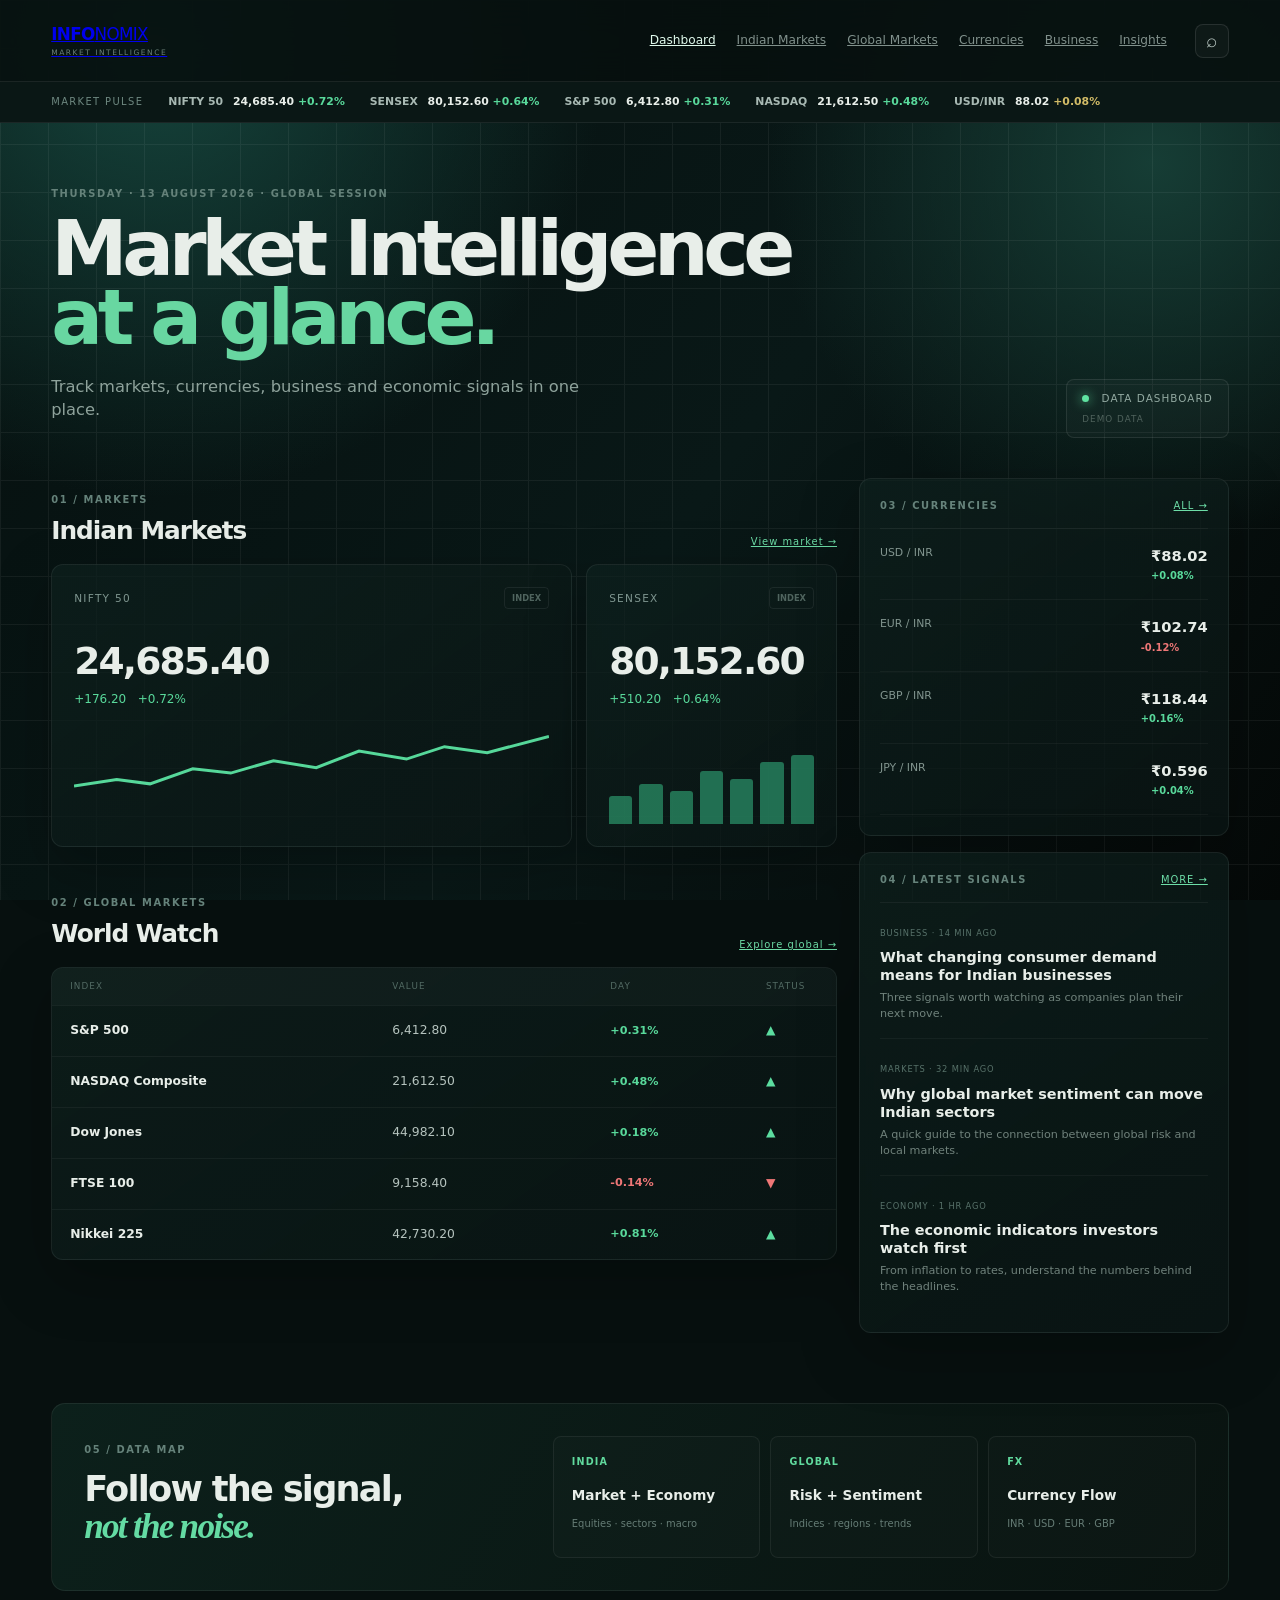
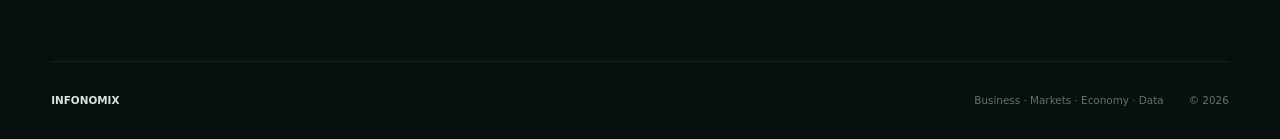
==== index.html @ ebbefad7 "Add files via upload" ====
<!doctype html>
<html lang="en">
<head>
<meta charset="utf-8"><meta name="viewport" content="width=device-width,initial-scale=1">
<meta name="description" content="Infonomix — market intelligence, Indian and global markets, currencies, business and economic data.">
<title>Infonomix | Market Intelligence</title>
<link rel="stylesheet" href="style.css">
</head>
<body>
<header class="topbar">
  <div class="container nav">
    <a class="logo" href="index.html"><b>INFO</b>NOMIX<span>MARKET INTELLIGENCE</span></a>
    <nav>
      <a class="active" href="index.html">Dashboard</a>
      <a href="pages/indian-markets.html">Indian Markets</a>
      <a href="pages/global-markets.html">Global Markets</a>
      <a href="pages/currencies.html">Currencies</a>
      <a href="pages/business.html">Business</a>
      <a href="pages/insights.html">Insights</a>
    </nav>
    <button class="search" aria-label="Search">⌕</button>
  </div>
</header>

<main>
<section class="ticker">
  <div class="container ticker-row">
    <span>MARKET PULSE</span><strong>NIFTY 50 <i>24,685.40</i> <em>+0.72%</em></strong>
    <strong>SENSEX <i>80,152.60</i> <em>+0.64%</em></strong>
    <strong>S&amp;P 500 <i>6,412.80</i> <em>+0.31%</em></strong>
    <strong>NASDAQ <i>21,612.50</i> <em>+0.48%</em></strong>
    <strong>USD/INR <i>88.02</i> <em class="flat">+0.08%</em></strong>
  </div>
</section>

<section class="dashboard-head">
 <div class="container">
  <div class="eyebrow">THURSDAY · 13 AUGUST 2026 · GLOBAL SESSION</div>
  <div class="head-row"><div><h1>Market Intelligence<br><span>at a glance.</span></h1><p>Track markets, currencies, business and economic signals in one place.</p></div>
  <div class="status"><span class="dot"></span> DATA DASHBOARD <small>DEMO DATA</small></div></div>
 </div>
</section>

<section class="container grid-main">
 <div class="main-col">
  <div class="section-title"><div><span>01 / MARKETS</span><h2>Indian Markets</h2></div><a href="pages/indian-markets.html">View market →</a></div>
  <div class="market-grid">
   <article class="market-card featured"><div class="card-top"><span>NIFTY 50</span><b>INDEX</b></div><div class="price">24,685.40</div><div class="change up">+176.20 &nbsp; +0.72%</div><div class="chart"><svg viewBox="0 0 500 130" preserveAspectRatio="none"><polyline points="0,104 45,92 80,100 125,72 165,80 210,57 255,70 300,39 350,54 390,31 435,42 500,12"/></svg></div></article>
   <article class="market-card"><div class="card-top"><span>SENSEX</span><b>INDEX</b></div><div class="price">80,152.60</div><div class="change up">+510.20 &nbsp; +0.64%</div><div class="mini-chart"><span style="height:38%"></span><span style="height:55%"></span><span style="height:45%"></span><span style="height:72%"></span><span style="height:61%"></span><span style="height:84%"></span><span style="height:93%"></span></div></article>
  </div>

  <div class="section-title second"><div><span>02 / GLOBAL MARKETS</span><h2>World Watch</h2></div><a href="pages/global-markets.html">Explore global →</a></div>
  <div class="table-card">
   <div class="table-head"><span>INDEX</span><span>VALUE</span><span>DAY</span><span>STATUS</span></div>
   <div class="table-row"><strong>S&amp;P 500</strong><span>6,412.80</span><b class="up">+0.31%</b><i>▲</i></div>
   <div class="table-row"><strong>NASDAQ Composite</strong><span>21,612.50</span><b class="up">+0.48%</b><i>▲</i></div>
   <div class="table-row"><strong>Dow Jones</strong><span>44,982.10</span><b class="up">+0.18%</b><i>▲</i></div>
   <div class="table-row"><strong>FTSE 100</strong><span>9,158.40</span><b class="down">-0.14%</b><i class="red">▼</i></div>
   <div class="table-row"><strong>Nikkei 225</strong><span>42,730.20</span><b class="up">+0.81%</b><i>▲</i></div>
  </div>
 </div>

 <aside class="side-col">
   <div class="panel">
    <div class="panel-title"><span>03 / CURRENCIES</span><a href="pages/currencies.html">ALL →</a></div>
    <div class="fx"><span>USD / INR</span><strong>₹88.02</strong><b class="up">+0.08%</b></div>
    <div class="fx"><span>EUR / INR</span><strong>₹102.74</strong><b class="down">-0.12%</b></div>
    <div class="fx"><span>GBP / INR</span><strong>₹118.44</strong><b class="up">+0.16%</b></div>
    <div class="fx"><span>JPY / INR</span><strong>₹0.596</strong><b class="up">+0.04%</b></div>
   </div>

   <div class="panel news">
    <div class="panel-title"><span>04 / LATEST SIGNALS</span><a href="pages/insights.html">MORE →</a></div>
    <article><small>BUSINESS · 14 MIN AGO</small><h3>What changing consumer demand means for Indian businesses</h3><p>Three signals worth watching as companies plan their next move.</p></article>
    <article><small>MARKETS · 32 MIN AGO</small><h3>Why global market sentiment can move Indian sectors</h3><p>A quick guide to the connection between global risk and local markets.</p></article>
    <article><small>ECONOMY · 1 HR AGO</small><h3>The economic indicators investors watch first</h3><p>From inflation to rates, understand the numbers behind the headlines.</p></article>
   </div>
 </aside>
</section>

<section class="container data-strip">
 <div><span>05 / DATA MAP</span><h2>Follow the signal,<br><em>not the noise.</em></h2></div>
 <div class="signal-grid"><div><b>INDIA</b><strong>Market + Economy</strong><small>Equities · sectors · macro</small></div><div><b>GLOBAL</b><strong>Risk + Sentiment</strong><small>Indices · regions · trends</small></div><div><b>FX</b><strong>Currency Flow</strong><small>INR · USD · EUR · GBP</small></div></div>
</section>
</main>

<footer><div class="container foot"><strong>INFONOMIX</strong><span>Business · Markets · Economy · Data</span><span>© 2026</span></div></footer>
<script src="script.js"></script>
</body></html>
---- style.css ----
*{box-sizing:border-box}body{margin:0;background:#07100f;color:#e8eee9;font-family:Inter,ui-sans-serif,system-ui,-apple-system,"Segoe UI",sans-serif;line-height:1.45}body:before{content:"";position:fixed;inset:0;z-index:-2;background:radial-gradient(circle at 12% 5%,#16453d 0,transparent 32%),radial-gradient(circle at 90% 18%,#163d35 0,transparent 28%),linear-gradient(125deg,#06100f,#091817 55%,#050908)}body:after{content:"";position:fixed;inset:0;z-index:-1;opacity:.06;background-image:linear-gradient(#fff 1px,transparent 1px),linear-gradient(90deg,#fff 1px,transparent 1px);background-size:48px 48px;pointer-events:none}.container{width:min(1240px,92%);margin:auto}.topbar{height:82px;border-bottom:1px solid #ffffff14;background:#07100fe8;backdrop-filter:blur(18px);position:sticky;top:0;z-index:20}.nav{height:100%;display:flex;align-items:center;gap:28px}.logo{font-size:1.05rem;letter-spacing:-.04em;white-space:nowrap}.logo b{font-weight:900}.logo span{display:block;font-size:.47rem;letter-spacing:.2em;color:#6d827c;margin-top:2px}.nav nav{display:flex;gap:21px;margin-left:auto}.nav nav a{font-size:.76rem;color:#81918c}.nav nav a:hover,.nav nav .active{color:#dff9eb}.search{border:1px solid #ffffff1a;background:#ffffff08;color:#b9c7c2;border-radius:8px;width:34px;height:34px;font-size:1.2rem}.ticker{border-bottom:1px solid #ffffff12;background:#0a1715}.ticker-row{min-height:40px;display:flex;align-items:center;gap:25px;overflow:auto;white-space:nowrap}.ticker-row>span{font-size:.62rem;letter-spacing:.14em;color:#6e8880}.ticker-row strong{font-size:.68rem;color:#a8b9b3}.ticker-row i{font-style:normal;color:#e8eee9;margin-left:6px}.ticker-row em,.up{font-style:normal;color:#59d99b}.ticker-row .flat{color:#d2bc67}.dashboard-head{padding:64px 0 40px}.eyebrow,.section-title>div>span,.panel-title span,.data-strip>div>span{font-size:.62rem;letter-spacing:.16em;color:#65827a;font-weight:800}.head-row{display:flex;align-items:end;justify-content:space-between;gap:40px}.dashboard-head h1{font-size:clamp(3rem,6vw,5.8rem);line-height:.9;letter-spacing:-.07em;margin:13px 0 22px}.dashboard-head h1 span{color:#68d7a1}.dashboard-head p{color:#8ea29b;max-width:560px;font-size:1.02rem}.status{border:1px solid #ffffff18;background:#ffffff06;padding:11px 15px;border-radius:8px;color:#93aaa2;font-size:.65rem;letter-spacing:.1em}.status .dot{display:inline-block;width:7px;height:7px;background:#5fe2a0;border-radius:50%;margin-right:8px;box-shadow:0 0 12px #5fe2a0}.status small{display:block;margin-top:7px;color:#50635d;font-size:.55rem}.grid-main{display:grid;grid-template-columns:minmax(0,1.7fr) minmax(300px,.8fr);gap:22px}.section-title{display:flex;justify-content:space-between;align-items:end;margin:8px 0 15px}.section-title h2{margin:4px 0 0;font-size:1.55rem;letter-spacing:-.04em}.section-title a,.panel-title a{font-size:.62rem;color:#6ddda7;letter-spacing:.1em}.market-grid{display:grid;grid-template-columns:1.35fr .65fr;gap:14px}.market-card,.table-card,.panel{border:1px solid #ffffff12;background:linear-gradient(145deg,#0e211eaa,#0a1514cc);border-radius:12px;box-shadow:0 20px 60px #0004}.market-card{padding:22px;min-height:225px}.card-top,.panel-title{display:flex;justify-content:space-between;align-items:center}.card-top span{font-size:.66rem;letter-spacing:.12em;color:#7f9690}.card-top b{font-size:.52rem;color:#50655f;border:1px solid #ffffff12;padding:4px 7px;border-radius:4px}.price{font-size:2.35rem;font-weight:750;letter-spacing:-.05em;margin-top:25px}.change{font-size:.75rem;margin-top:2px}.chart{height:70px;margin-top:22px}.chart svg{width:100%;height:100%}.chart polyline{fill:none;stroke:#56d89a;stroke-width:3;vector-effect:non-scaling-stroke}.mini-chart{height:74px;display:flex;align-items:end;gap:7px;margin-top:42px}.mini-chart span{flex:1;background:#2e9d71aa;border-radius:3px 3px 0 0}.second{margin-top:42px}.table-card{overflow:hidden}.table-head,.table-row{display:grid;grid-template-columns:1.5fr 1fr .7fr .25fr;gap:10px;align-items:center}.table-head{padding:12px 18px;background:#ffffff05;color:#536b64;font-size:.55rem;letter-spacing:.12em}.table-row{padding:16px 18px;border-top:1px solid #ffffff0c;font-size:.77rem}.table-row strong{font-weight:650}.table-row span{color:#b5c3be}.table-row b{font-size:.7rem}.table-row i{font-style:normal;color:#5cdda0}.red,.down{color:#ef7777!important}.side-col{display:flex;flex-direction:column;gap:16px}.panel{padding:20px}.panel-title{padding-bottom:14px;border-bottom:1px solid #ffffff0d}.panel-title span{color:#66837b}.fx{display:grid;grid-template-columns:1fr auto;gap:3px;padding:16px 0;border-bottom:1px solid #ffffff0b}.fx span{font-size:.68rem;color:#82958f}.fx strong{font-size:.92rem}.fx b{grid-column:2;font-size:.62rem}.news article{padding:16px 0;border-bottom:1px solid #ffffff0b}.news article:last-child{border-bottom:0}.news small{font-size:.52rem;letter-spacing:.1em;color:#58726a}.news h3{font-size:.9rem;line-height:1.25;margin:6px 0}.news p{font-size:.7rem;color:#70827c;margin:0}.data-strip{margin-top:70px;margin-bottom:70px;padding:32px;border:1px solid #ffffff12;border-radius:14px;background:linear-gradient(120deg,#0c201b,#091310)}.data-strip{display:grid;grid-template-columns:.8fr 1.2fr;gap:40px}.data-strip h2{font-size:2.2rem;line-height:1.05;letter-spacing:-.05em;margin:12px 0}.data-strip em{color:#64dba3;font-family:Georgia,serif}.signal-grid{display:grid;grid-template-columns:repeat(3,1fr);gap:10px}.signal-grid div{padding:18px;border:1px solid #ffffff10;border-radius:8px;background:#ffffff04}.signal-grid b{display:block;color:#60d99d;font-size:.6rem;letter-spacing:.12em}.signal-grid strong{display:block;margin:17px 0 5px;font-size:.85rem}.signal-grid small{color:#667d76;font-size:.62rem}.foot{min-height:78px;border-top:1px solid #ffffff12;display:flex;align-items:center;gap:25px;color:#60736c;font-size:.65rem}.foot strong{color:#d9e4df;margin-right:auto}@media(max-width:850px){.nav nav{display:none}.head-row{display:block}.status{display:inline-block;margin-top:20px}.grid-main,.market-grid,.data-strip{grid-template-columns:1fr}.signal-grid{grid-template-columns:1fr 1fr}.side-col{margin-top:30px}}@media(max-width:520px){.ticker-row{gap:15px}.dashboard-head{padding-top:42px}.dashboard-head h1{font-size:3.2rem}.signal-grid{grid-template-columns:1fr}.table-head,.table-row{grid-template-columns:1.35fr .9fr .7fr}.table-head span:last-child,.table-row i{display:none}.foot{flex-wrap:wrap;padding:18px 0}.foot strong{width:100%}}
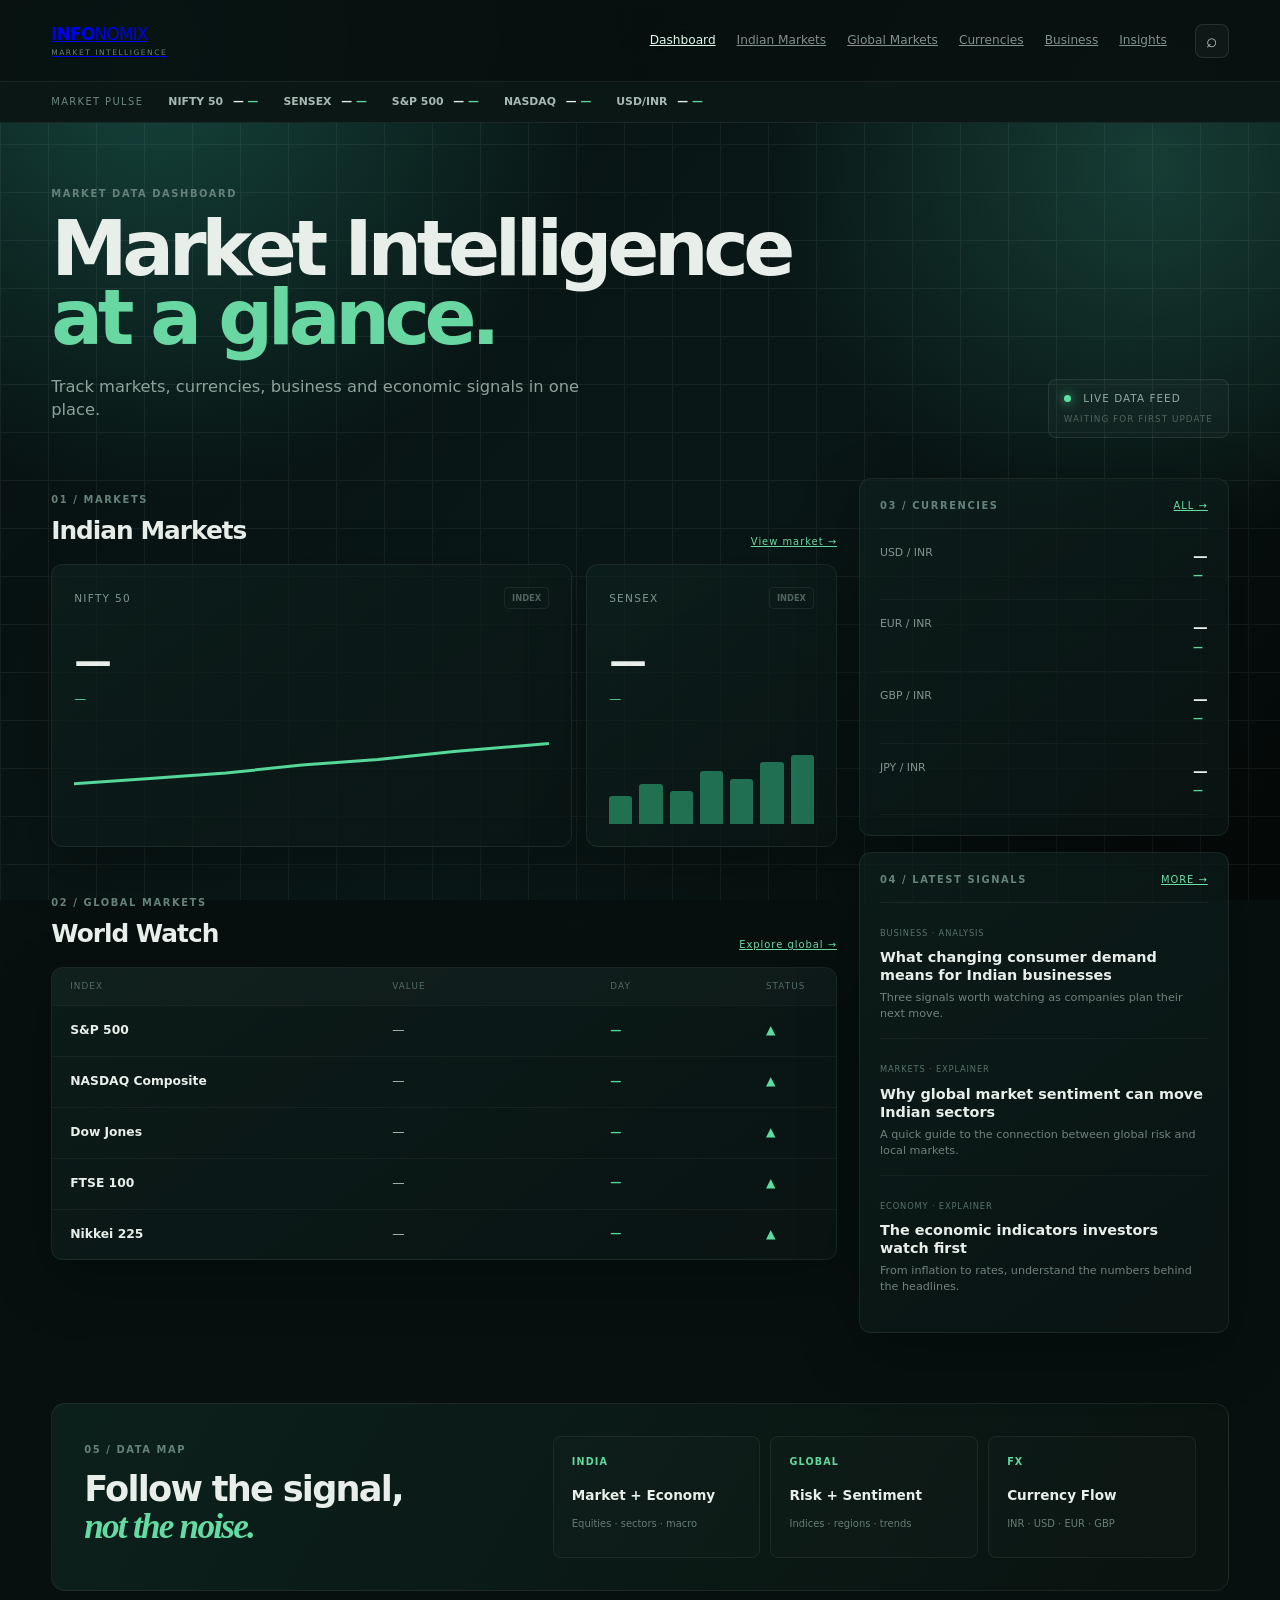
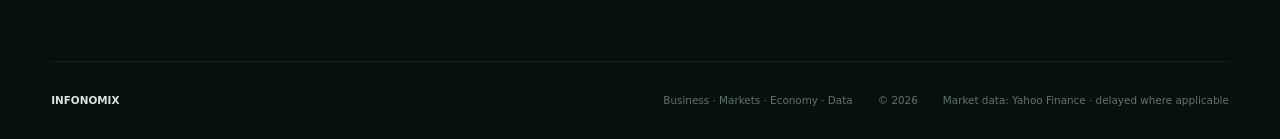
==== commit ddc88e90: "Add files via upload" ====
--- a/index.html
+++ b/index.html
@@ -1,89 +1,44 @@
 <!doctype html>
-<html lang="en">
-<head>
+<html lang="en"><head>
 <meta charset="utf-8"><meta name="viewport" content="width=device-width,initial-scale=1">
 <meta name="description" content="Infonomix — market intelligence, Indian and global markets, currencies, business and economic data.">
-<title>Infonomix | Market Intelligence</title>
-<link rel="stylesheet" href="style.css">
-</head>
-<body>
-<header class="topbar">
-  <div class="container nav">
-    <a class="logo" href="index.html"><b>INFO</b>NOMIX<span>MARKET INTELLIGENCE</span></a>
-    <nav>
-      <a class="active" href="index.html">Dashboard</a>
-      <a href="pages/indian-markets.html">Indian Markets</a>
-      <a href="pages/global-markets.html">Global Markets</a>
-      <a href="pages/currencies.html">Currencies</a>
-      <a href="pages/business.html">Business</a>
-      <a href="pages/insights.html">Insights</a>
-    </nav>
-    <button class="search" aria-label="Search">⌕</button>
-  </div>
-</header>
-
-<main>
-<section class="ticker">
-  <div class="container ticker-row">
-    <span>MARKET PULSE</span><strong>NIFTY 50 <i>24,685.40</i> <em>+0.72%</em></strong>
-    <strong>SENSEX <i>80,152.60</i> <em>+0.64%</em></strong>
-    <strong>S&amp;P 500 <i>6,412.80</i> <em>+0.31%</em></strong>
-    <strong>NASDAQ <i>21,612.50</i> <em>+0.48%</em></strong>
-    <strong>USD/INR <i>88.02</i> <em class="flat">+0.08%</em></strong>
-  </div>
-</section>
-
-<section class="dashboard-head">
- <div class="container">
-  <div class="eyebrow">THURSDAY · 13 AUGUST 2026 · GLOBAL SESSION</div>
-  <div class="head-row"><div><h1>Market Intelligence<br><span>at a glance.</span></h1><p>Track markets, currencies, business and economic signals in one place.</p></div>
-  <div class="status"><span class="dot"></span> DATA DASHBOARD <small>DEMO DATA</small></div></div>
- </div>
-</section>
-
-<section class="container grid-main">
- <div class="main-col">
-  <div class="section-title"><div><span>01 / MARKETS</span><h2>Indian Markets</h2></div><a href="pages/indian-markets.html">View market →</a></div>
-  <div class="market-grid">
-   <article class="market-card featured"><div class="card-top"><span>NIFTY 50</span><b>INDEX</b></div><div class="price">24,685.40</div><div class="change up">+176.20 &nbsp; +0.72%</div><div class="chart"><svg viewBox="0 0 500 130" preserveAspectRatio="none"><polyline points="0,104 45,92 80,100 125,72 165,80 210,57 255,70 300,39 350,54 390,31 435,42 500,12"/></svg></div></article>
-   <article class="market-card"><div class="card-top"><span>SENSEX</span><b>INDEX</b></div><div class="price">80,152.60</div><div class="change up">+510.20 &nbsp; +0.64%</div><div class="mini-chart"><span style="height:38%"></span><span style="height:55%"></span><span style="height:45%"></span><span style="height:72%"></span><span style="height:61%"></span><span style="height:84%"></span><span style="height:93%"></span></div></article>
-  </div>
-
-  <div class="section-title second"><div><span>02 / GLOBAL MARKETS</span><h2>World Watch</h2></div><a href="pages/global-markets.html">Explore global →</a></div>
-  <div class="table-card">
-   <div class="table-head"><span>INDEX</span><span>VALUE</span><span>DAY</span><span>STATUS</span></div>
-   <div class="table-row"><strong>S&amp;P 500</strong><span>6,412.80</span><b class="up">+0.31%</b><i>▲</i></div>
-   <div class="table-row"><strong>NASDAQ Composite</strong><span>21,612.50</span><b class="up">+0.48%</b><i>▲</i></div>
-   <div class="table-row"><strong>Dow Jones</strong><span>44,982.10</span><b class="up">+0.18%</b><i>▲</i></div>
-   <div class="table-row"><strong>FTSE 100</strong><span>9,158.40</span><b class="down">-0.14%</b><i class="red">▼</i></div>
-   <div class="table-row"><strong>Nikkei 225</strong><span>42,730.20</span><b class="up">+0.81%</b><i>▲</i></div>
-  </div>
- </div>
-
- <aside class="side-col">
-   <div class="panel">
-    <div class="panel-title"><span>03 / CURRENCIES</span><a href="pages/currencies.html">ALL →</a></div>
-    <div class="fx"><span>USD / INR</span><strong>₹88.02</strong><b class="up">+0.08%</b></div>
-    <div class="fx"><span>EUR / INR</span><strong>₹102.74</strong><b class="down">-0.12%</b></div>
-    <div class="fx"><span>GBP / INR</span><strong>₹118.44</strong><b class="up">+0.16%</b></div>
-    <div class="fx"><span>JPY / INR</span><strong>₹0.596</strong><b class="up">+0.04%</b></div>
-   </div>
-
-   <div class="panel news">
-    <div class="panel-title"><span>04 / LATEST SIGNALS</span><a href="pages/insights.html">MORE →</a></div>
-    <article><small>BUSINESS · 14 MIN AGO</small><h3>What changing consumer demand means for Indian businesses</h3><p>Three signals worth watching as companies plan their next move.</p></article>
-    <article><small>MARKETS · 32 MIN AGO</small><h3>Why global market sentiment can move Indian sectors</h3><p>A quick guide to the connection between global risk and local markets.</p></article>
-    <article><small>ECONOMY · 1 HR AGO</small><h3>The economic indicators investors watch first</h3><p>From inflation to rates, understand the numbers behind the headlines.</p></article>
-   </div>
- </aside>
-</section>
-
-<section class="container data-strip">
- <div><span>05 / DATA MAP</span><h2>Follow the signal,<br><em>not the noise.</em></h2></div>
- <div class="signal-grid"><div><b>INDIA</b><strong>Market + Economy</strong><small>Equities · sectors · macro</small></div><div><b>GLOBAL</b><strong>Risk + Sentiment</strong><small>Indices · regions · trends</small></div><div><b>FX</b><strong>Currency Flow</strong><small>INR · USD · EUR · GBP</small></div></div>
-</section>
-</main>
-
-<footer><div class="container foot"><strong>INFONOMIX</strong><span>Business · Markets · Economy · Data</span><span>© 2026</span></div></footer>
-<script src="script.js"></script>
-</body></html>+<title>Infonomix | Market Intelligence</title><link rel="stylesheet" href="style.css">
+</head><body>
+<header class="topbar"><div class="container nav">
+<a class="logo" href="index.html"><b>INFO</b>NOMIX<span>MARKET INTELLIGENCE</span></a>
+<nav><a class="active" href="index.html">Dashboard</a><a href="pages/indian-markets.html">Indian Markets</a><a href="pages/global-markets.html">Global Markets</a><a href="pages/currencies.html">Currencies</a><a href="pages/business.html">Business</a><a href="pages/insights.html">Insights</a></nav>
+<button class="search" aria-label="Search">⌕</button></div></header>
+<section class="ticker"><div class="container ticker-row"><span>MARKET PULSE</span>
+<strong>NIFTY 50 <i id="t-nifty">Loading…</i> <em id="tc-nifty">—</em></strong>
+<strong>SENSEX <i id="t-sensex">Loading…</i> <em id="tc-sensex">—</em></strong>
+<strong>S&amp;P 500 <i id="t-sp500">Loading…</i> <em id="tc-sp500">—</em></strong>
+<strong>NASDAQ <i id="t-nasdaq">Loading…</i> <em id="tc-nasdaq">—</em></strong>
+<strong>USD/INR <i id="t-usdinr">Loading…</i> <em id="tc-usdinr">—</em></strong></div></section>
+<section class="dashboard-head"><div class="container"><div class="eyebrow" id="dashboard-date">MARKET DATA DASHBOARD</div>
+<div class="head-row"><div><h1>Market Intelligence<br><span>at a glance.</span></h1><p>Track markets, currencies, business and economic signals in one place.</p></div>
+<div class="status"><span class="dot"></span> LIVE DATA FEED <small id="data-status">LOADING MARKET DATA</small></div></div></div></section>
+<section class="container grid-main"><div class="main-col">
+<div class="section-title"><div><span>01 / MARKETS</span><h2>Indian Markets</h2></div><a href="pages/indian-markets.html">View market →</a></div>
+<div class="market-grid">
+<article class="market-card featured"><div class="card-top"><span>NIFTY 50</span><b>INDEX</b></div><div class="price" id="nifty-price">Loading…</div><div class="change" id="nifty-change">—</div><div class="chart"><svg viewBox="0 0 500 130" preserveAspectRatio="none"><polyline id="nifty-line" points="0,100 80,90 160,80 240,65 320,55 400,40 500,25"/></svg></div></article>
+<article class="market-card"><div class="card-top"><span>SENSEX</span><b>INDEX</b></div><div class="price" id="sensex-price">Loading…</div><div class="change" id="sensex-change">—</div><div class="mini-chart"><span style="height:38%"></span><span style="height:55%"></span><span style="height:45%"></span><span style="height:72%"></span><span style="height:61%"></span><span style="height:84%"></span><span style="height:93%"></span></div></article></div>
+<div class="section-title second"><div><span>02 / GLOBAL MARKETS</span><h2>World Watch</h2></div><a href="pages/global-markets.html">Explore global →</a></div>
+<div class="table-card"><div class="table-head"><span>INDEX</span><span>VALUE</span><span>DAY</span><span>STATUS</span></div>
+<div class="table-row"><strong>S&amp;P 500</strong><span id="sp500-price">Loading…</span><b id="sp500-change">—</b><i>▲</i></div>
+<div class="table-row"><strong>NASDAQ Composite</strong><span id="nasdaq-price">Loading…</span><b id="nasdaq-change">—</b><i>▲</i></div>
+<div class="table-row"><strong>Dow Jones</strong><span id="dow-price">Loading…</span><b id="dow-change">—</b><i>▲</i></div>
+<div class="table-row"><strong>FTSE 100</strong><span id="ftse-price">Loading…</span><b id="ftse-change">—</b><i>▲</i></div>
+<div class="table-row"><strong>Nikkei 225</strong><span id="nikkei-price">Loading…</span><b id="nikkei-change">—</b><i>▲</i></div></div></div>
+<aside class="side-col"><div class="panel"><div class="panel-title"><span>03 / CURRENCIES</span><a href="pages/currencies.html">ALL →</a></div>
+<div class="fx"><span>USD / INR</span><strong id="usdinr-price">Loading…</strong><b id="usdinr-change">—</b></div>
+<div class="fx"><span>EUR / INR</span><strong id="eurinr-price">Loading…</strong><b id="eurinr-change">—</b></div>
+<div class="fx"><span>GBP / INR</span><strong id="gbpinr-price">Loading…</strong><b id="gbpinr-change">—</b></div>
+<div class="fx"><span>JPY / INR</span><strong id="jpyinr-price">Loading…</strong><b id="jpyinr-change">—</b></div></div>
+<div class="panel news"><div class="panel-title"><span>04 / LATEST SIGNALS</span><a href="pages/insights.html">MORE →</a></div>
+<article><small>BUSINESS · ANALYSIS</small><h3>What changing consumer demand means for Indian businesses</h3><p>Three signals worth watching as companies plan their next move.</p></article>
+<article><small>MARKETS · EXPLAINER</small><h3>Why global market sentiment can move Indian sectors</h3><p>A quick guide to the connection between global risk and local markets.</p></article>
+<article><small>ECONOMY · EXPLAINER</small><h3>The economic indicators investors watch first</h3><p>From inflation to rates, understand the numbers behind the headlines.</p></article></div></aside></section>
+<section class="container data-strip"><div><span>05 / DATA MAP</span><h2>Follow the signal,<br><em>not the noise.</em></h2></div>
+<div class="signal-grid"><div><b>INDIA</b><strong>Market + Economy</strong><small>Equities · sectors · macro</small></div><div><b>GLOBAL</b><strong>Risk + Sentiment</strong><small>Indices · regions · trends</small></div><div><b>FX</b><strong>Currency Flow</strong><small>INR · USD · EUR · GBP</small></div></div></section>
+</main><footer><div class="container foot"><strong>INFONOMIX</strong><span>Business · Markets · Economy · Data</span><span>© 2026</span><span id="footer-source">Market data: loading…</span></div></footer>
+<script src="script.js"></script></body></html>
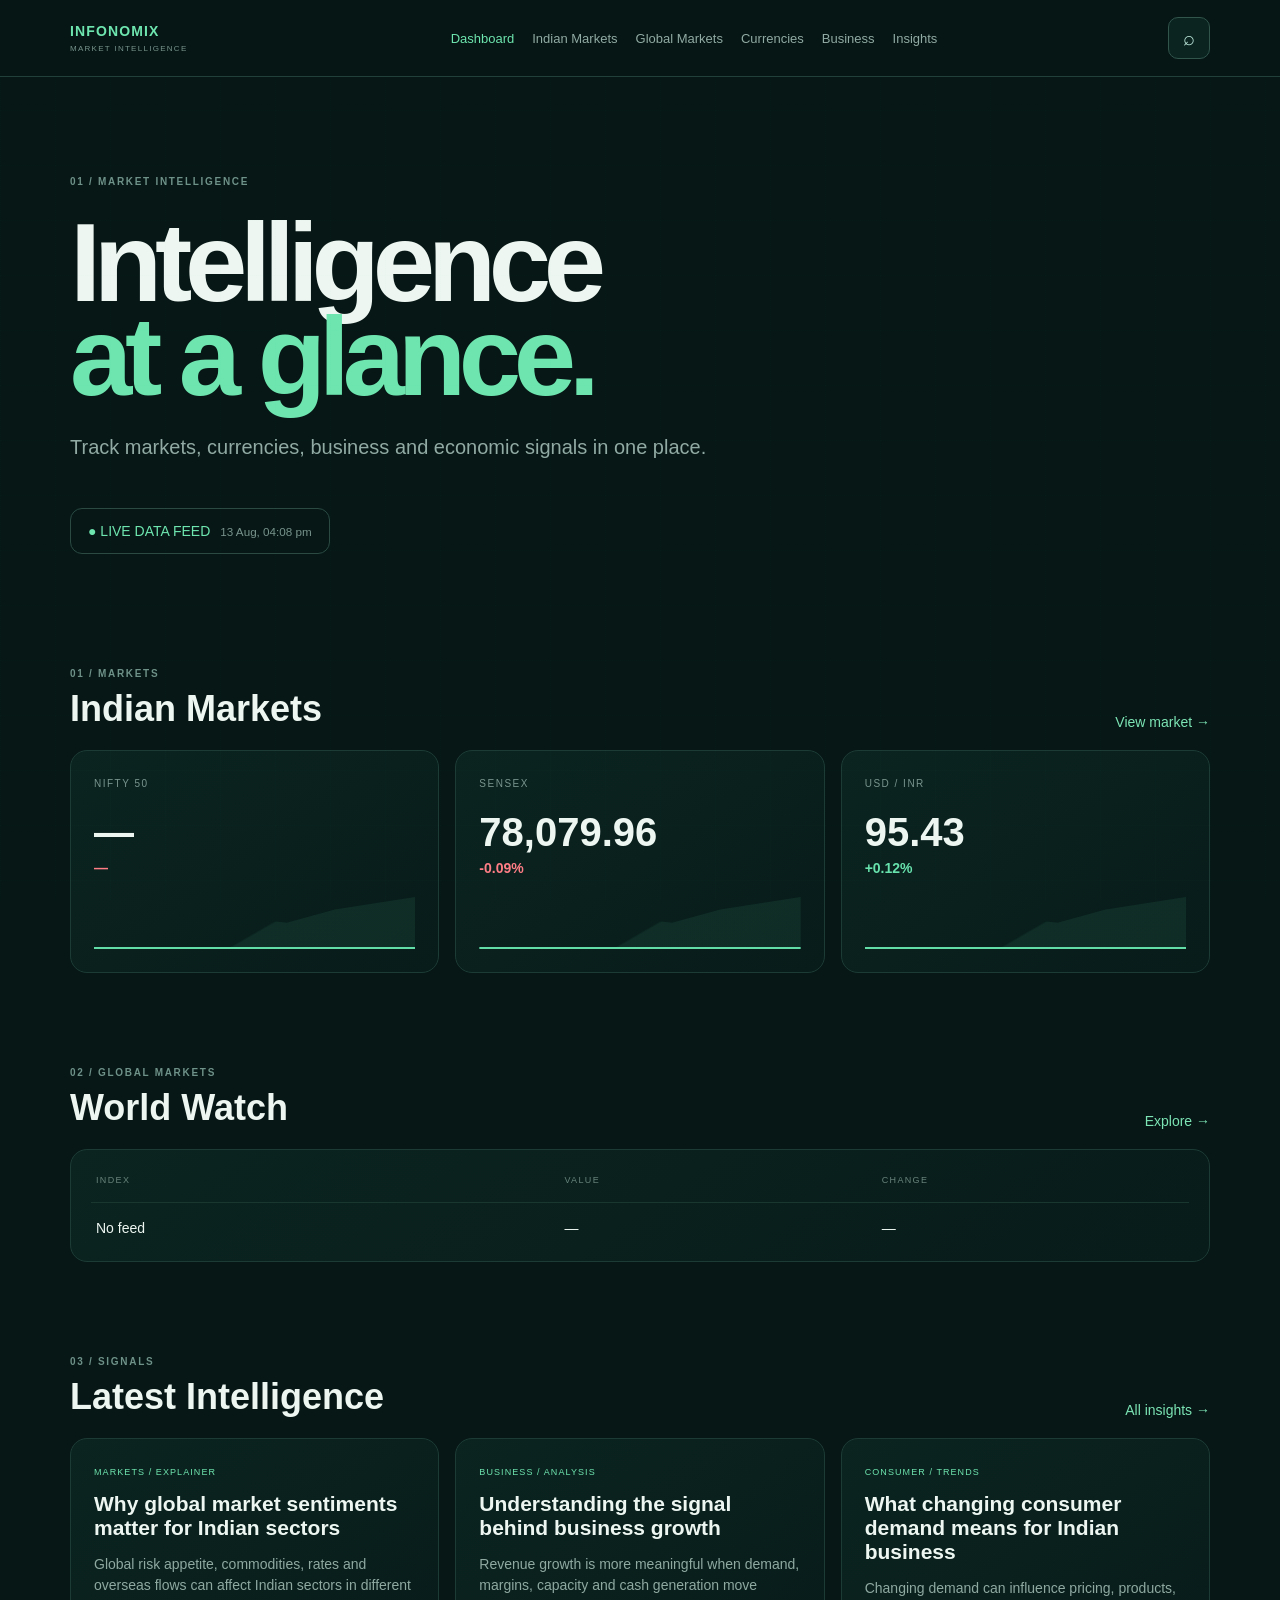
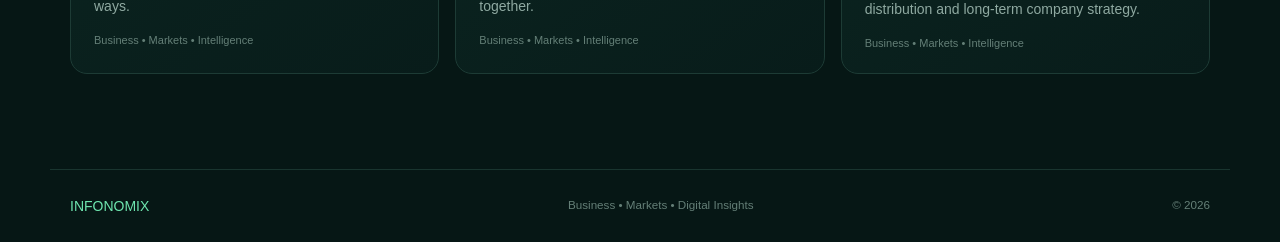
==== commit 02e39cf0: "Add files via upload" ====
--- a/index.html
+++ b/index.html
@@ -1,44 +1,7 @@
-<!doctype html>
-<html lang="en"><head>
-<meta charset="utf-8"><meta name="viewport" content="width=device-width,initial-scale=1">
-<meta name="description" content="Infonomix — market intelligence, Indian and global markets, currencies, business and economic data.">
-<title>Infonomix | Market Intelligence</title><link rel="stylesheet" href="style.css">
-</head><body>
-<header class="topbar"><div class="container nav">
-<a class="logo" href="index.html"><b>INFO</b>NOMIX<span>MARKET INTELLIGENCE</span></a>
-<nav><a class="active" href="index.html">Dashboard</a><a href="pages/indian-markets.html">Indian Markets</a><a href="pages/global-markets.html">Global Markets</a><a href="pages/currencies.html">Currencies</a><a href="pages/business.html">Business</a><a href="pages/insights.html">Insights</a></nav>
-<button class="search" aria-label="Search">⌕</button></div></header>
-<section class="ticker"><div class="container ticker-row"><span>MARKET PULSE</span>
-<strong>NIFTY 50 <i id="t-nifty">Loading…</i> <em id="tc-nifty">—</em></strong>
-<strong>SENSEX <i id="t-sensex">Loading…</i> <em id="tc-sensex">—</em></strong>
-<strong>S&amp;P 500 <i id="t-sp500">Loading…</i> <em id="tc-sp500">—</em></strong>
-<strong>NASDAQ <i id="t-nasdaq">Loading…</i> <em id="tc-nasdaq">—</em></strong>
-<strong>USD/INR <i id="t-usdinr">Loading…</i> <em id="tc-usdinr">—</em></strong></div></section>
-<section class="dashboard-head"><div class="container"><div class="eyebrow" id="dashboard-date">MARKET DATA DASHBOARD</div>
-<div class="head-row"><div><h1>Market Intelligence<br><span>at a glance.</span></h1><p>Track markets, currencies, business and economic signals in one place.</p></div>
-<div class="status"><span class="dot"></span> LIVE DATA FEED <small id="data-status">LOADING MARKET DATA</small></div></div></div></section>
-<section class="container grid-main"><div class="main-col">
-<div class="section-title"><div><span>01 / MARKETS</span><h2>Indian Markets</h2></div><a href="pages/indian-markets.html">View market →</a></div>
-<div class="market-grid">
-<article class="market-card featured"><div class="card-top"><span>NIFTY 50</span><b>INDEX</b></div><div class="price" id="nifty-price">Loading…</div><div class="change" id="nifty-change">—</div><div class="chart"><svg viewBox="0 0 500 130" preserveAspectRatio="none"><polyline id="nifty-line" points="0,100 80,90 160,80 240,65 320,55 400,40 500,25"/></svg></div></article>
-<article class="market-card"><div class="card-top"><span>SENSEX</span><b>INDEX</b></div><div class="price" id="sensex-price">Loading…</div><div class="change" id="sensex-change">—</div><div class="mini-chart"><span style="height:38%"></span><span style="height:55%"></span><span style="height:45%"></span><span style="height:72%"></span><span style="height:61%"></span><span style="height:84%"></span><span style="height:93%"></span></div></article></div>
-<div class="section-title second"><div><span>02 / GLOBAL MARKETS</span><h2>World Watch</h2></div><a href="pages/global-markets.html">Explore global →</a></div>
-<div class="table-card"><div class="table-head"><span>INDEX</span><span>VALUE</span><span>DAY</span><span>STATUS</span></div>
-<div class="table-row"><strong>S&amp;P 500</strong><span id="sp500-price">Loading…</span><b id="sp500-change">—</b><i>▲</i></div>
-<div class="table-row"><strong>NASDAQ Composite</strong><span id="nasdaq-price">Loading…</span><b id="nasdaq-change">—</b><i>▲</i></div>
-<div class="table-row"><strong>Dow Jones</strong><span id="dow-price">Loading…</span><b id="dow-change">—</b><i>▲</i></div>
-<div class="table-row"><strong>FTSE 100</strong><span id="ftse-price">Loading…</span><b id="ftse-change">—</b><i>▲</i></div>
-<div class="table-row"><strong>Nikkei 225</strong><span id="nikkei-price">Loading…</span><b id="nikkei-change">—</b><i>▲</i></div></div></div>
-<aside class="side-col"><div class="panel"><div class="panel-title"><span>03 / CURRENCIES</span><a href="pages/currencies.html">ALL →</a></div>
-<div class="fx"><span>USD / INR</span><strong id="usdinr-price">Loading…</strong><b id="usdinr-change">—</b></div>
-<div class="fx"><span>EUR / INR</span><strong id="eurinr-price">Loading…</strong><b id="eurinr-change">—</b></div>
-<div class="fx"><span>GBP / INR</span><strong id="gbpinr-price">Loading…</strong><b id="gbpinr-change">—</b></div>
-<div class="fx"><span>JPY / INR</span><strong id="jpyinr-price">Loading…</strong><b id="jpyinr-change">—</b></div></div>
-<div class="panel news"><div class="panel-title"><span>04 / LATEST SIGNALS</span><a href="pages/insights.html">MORE →</a></div>
-<article><small>BUSINESS · ANALYSIS</small><h3>What changing consumer demand means for Indian businesses</h3><p>Three signals worth watching as companies plan their next move.</p></article>
-<article><small>MARKETS · EXPLAINER</small><h3>Why global market sentiment can move Indian sectors</h3><p>A quick guide to the connection between global risk and local markets.</p></article>
-<article><small>ECONOMY · EXPLAINER</small><h3>The economic indicators investors watch first</h3><p>From inflation to rates, understand the numbers behind the headlines.</p></article></div></aside></section>
-<section class="container data-strip"><div><span>05 / DATA MAP</span><h2>Follow the signal,<br><em>not the noise.</em></h2></div>
-<div class="signal-grid"><div><b>INDIA</b><strong>Market + Economy</strong><small>Equities · sectors · macro</small></div><div><b>GLOBAL</b><strong>Risk + Sentiment</strong><small>Indices · regions · trends</small></div><div><b>FX</b><strong>Currency Flow</strong><small>INR · USD · EUR · GBP</small></div></div></section>
-</main><footer><div class="container foot"><strong>INFONOMIX</strong><span>Business · Markets · Economy · Data</span><span>© 2026</span><span id="footer-source">Market data: loading…</span></div></footer>
-<script src="script.js"></script></body></html>+<!doctype html><html lang="en"><head><meta charset="utf-8"><meta name="viewport" content="width=device-width,initial-scale=1"><title>Infonomix | Market Intelligence</title><link rel="stylesheet" href="style.css"></head><body>
+<header><div class="nav"><a class="brand" href="index.html"><b>INFONOMIX</b><small>MARKET INTELLIGENCE</small></a><nav><a class="active" href="index.html">Dashboard</a><a href="pages/indian-markets.html">Indian Markets</a><a href="pages/global-markets.html">Global Markets</a><a href="pages/currencies.html">Currencies</a><a href="pages/business.html">Business</a><a href="pages/insights.html">Insights</a></nav><button id="searchOpen">⌕</button></div></header>
+<main><section class="hero"><span>01 / MARKET INTELLIGENCE</span><h1>Intelligence<br><i>at a glance.</i></h1><p>Track markets, currencies, business and economic signals in one place.</p><div class="live">● LIVE DATA FEED <small id="updated">Loading…</small></div></section>
+<section><div class="head"><div><span>01 / MARKETS</span><h2>Indian Markets</h2></div><a href="pages/indian-markets.html">View market →</a></div><div class="grid three"><article class="card"><label>NIFTY 50</label><strong id="nifty">—</strong><b id="niftyC">—</b><div class="spark"></div></article><article class="card"><label>SENSEX</label><strong id="sensex">—</strong><b id="sensexC">—</b><div class="spark"></div></article><article class="card"><label>USD / INR</label><strong id="usd">—</strong><b id="usdC">—</b><div class="spark"></div></article></div></section>
+<section><div class="head"><div><span>02 / GLOBAL MARKETS</span><h2>World Watch</h2></div><a href="pages/global-markets.html">Explore →</a></div><div class="table card"><div class="tr th"><span>INDEX</span><span>VALUE</span><span>CHANGE</span></div><div id="global"></div></div></section>
+<section><div class="head"><div><span>03 / SIGNALS</span><h2>Latest Intelligence</h2></div><a href="pages/insights.html">All insights →</a></div><div class="grid three" id="preview"></div></section></main>
+<div class="modal" id="modal"><div class="searchbox"><button id="searchClose">×</button><span>SEARCH INFONOMIX</span><input id="search" placeholder="Search business, strategy, consumer trends, markets…"><div id="results"></div></div></div><footer>INFONOMIX <small>Business • Markets • Digital Insights</small><small>© 2026</small></footer><script src="script.js"></script></body></html>
--- a/style.css
+++ b/style.css
@@ -1 +1 @@
-*{box-sizing:border-box}body{margin:0;background:#07100f;color:#e8eee9;font-family:Inter,ui-sans-serif,system-ui,-apple-system,"Segoe UI",sans-serif;line-height:1.45}body:before{content:"";position:fixed;inset:0;z-index:-2;background:radial-gradient(circle at 12% 5%,#16453d 0,transparent 32%),radial-gradient(circle at 90% 18%,#163d35 0,transparent 28%),linear-gradient(125deg,#06100f,#091817 55%,#050908)}body:after{content:"";position:fixed;inset:0;z-index:-1;opacity:.06;background-image:linear-gradient(#fff 1px,transparent 1px),linear-gradient(90deg,#fff 1px,transparent 1px);background-size:48px 48px;pointer-events:none}.container{width:min(1240px,92%);margin:auto}.topbar{height:82px;border-bottom:1px solid #ffffff14;background:#07100fe8;backdrop-filter:blur(18px);position:sticky;top:0;z-index:20}.nav{height:100%;display:flex;align-items:center;gap:28px}.logo{font-size:1.05rem;letter-spacing:-.04em;white-space:nowrap}.logo b{font-weight:900}.logo span{display:block;font-size:.47rem;letter-spacing:.2em;color:#6d827c;margin-top:2px}.nav nav{display:flex;gap:21px;margin-left:auto}.nav nav a{font-size:.76rem;color:#81918c}.nav nav a:hover,.nav nav .active{color:#dff9eb}.search{border:1px solid #ffffff1a;background:#ffffff08;color:#b9c7c2;border-radius:8px;width:34px;height:34px;font-size:1.2rem}.ticker{border-bottom:1px solid #ffffff12;background:#0a1715}.ticker-row{min-height:40px;display:flex;align-items:center;gap:25px;overflow:auto;white-space:nowrap}.ticker-row>span{font-size:.62rem;letter-spacing:.14em;color:#6e8880}.ticker-row strong{font-size:.68rem;color:#a8b9b3}.ticker-row i{font-style:normal;color:#e8eee9;margin-left:6px}.ticker-row em,.up{font-style:normal;color:#59d99b}.ticker-row .flat{color:#d2bc67}.dashboard-head{padding:64px 0 40px}.eyebrow,.section-title>div>span,.panel-title span,.data-strip>div>span{font-size:.62rem;letter-spacing:.16em;color:#65827a;font-weight:800}.head-row{display:flex;align-items:end;justify-content:space-between;gap:40px}.dashboard-head h1{font-size:clamp(3rem,6vw,5.8rem);line-height:.9;letter-spacing:-.07em;margin:13px 0 22px}.dashboard-head h1 span{color:#68d7a1}.dashboard-head p{color:#8ea29b;max-width:560px;font-size:1.02rem}.status{border:1px solid #ffffff18;background:#ffffff06;padding:11px 15px;border-radius:8px;color:#93aaa2;font-size:.65rem;letter-spacing:.1em}.status .dot{display:inline-block;width:7px;height:7px;background:#5fe2a0;border-radius:50%;margin-right:8px;box-shadow:0 0 12px #5fe2a0}.status small{display:block;margin-top:7px;color:#50635d;font-size:.55rem}.grid-main{display:grid;grid-template-columns:minmax(0,1.7fr) minmax(300px,.8fr);gap:22px}.section-title{display:flex;justify-content:space-between;align-items:end;margin:8px 0 15px}.section-title h2{margin:4px 0 0;font-size:1.55rem;letter-spacing:-.04em}.section-title a,.panel-title a{font-size:.62rem;color:#6ddda7;letter-spacing:.1em}.market-grid{display:grid;grid-template-columns:1.35fr .65fr;gap:14px}.market-card,.table-card,.panel{border:1px solid #ffffff12;background:linear-gradient(145deg,#0e211eaa,#0a1514cc);border-radius:12px;box-shadow:0 20px 60px #0004}.market-card{padding:22px;min-height:225px}.card-top,.panel-title{display:flex;justify-content:space-between;align-items:center}.card-top span{font-size:.66rem;letter-spacing:.12em;color:#7f9690}.card-top b{font-size:.52rem;color:#50655f;border:1px solid #ffffff12;padding:4px 7px;border-radius:4px}.price{font-size:2.35rem;font-weight:750;letter-spacing:-.05em;margin-top:25px}.change{font-size:.75rem;margin-top:2px}.chart{height:70px;margin-top:22px}.chart svg{width:100%;height:100%}.chart polyline{fill:none;stroke:#56d89a;stroke-width:3;vector-effect:non-scaling-stroke}.mini-chart{height:74px;display:flex;align-items:end;gap:7px;margin-top:42px}.mini-chart span{flex:1;background:#2e9d71aa;border-radius:3px 3px 0 0}.second{margin-top:42px}.table-card{overflow:hidden}.table-head,.table-row{display:grid;grid-template-columns:1.5fr 1fr .7fr .25fr;gap:10px;align-items:center}.table-head{padding:12px 18px;background:#ffffff05;color:#536b64;font-size:.55rem;letter-spacing:.12em}.table-row{padding:16px 18px;border-top:1px solid #ffffff0c;font-size:.77rem}.table-row strong{font-weight:650}.table-row span{color:#b5c3be}.table-row b{font-size:.7rem}.table-row i{font-style:normal;color:#5cdda0}.red,.down{color:#ef7777!important}.side-col{display:flex;flex-direction:column;gap:16px}.panel{padding:20px}.panel-title{padding-bottom:14px;border-bottom:1px solid #ffffff0d}.panel-title span{color:#66837b}.fx{display:grid;grid-template-columns:1fr auto;gap:3px;padding:16px 0;border-bottom:1px solid #ffffff0b}.fx span{font-size:.68rem;color:#82958f}.fx strong{font-size:.92rem}.fx b{grid-column:2;font-size:.62rem}.news article{padding:16px 0;border-bottom:1px solid #ffffff0b}.news article:last-child{border-bottom:0}.news small{font-size:.52rem;letter-spacing:.1em;color:#58726a}.news h3{font-size:.9rem;line-height:1.25;margin:6px 0}.news p{font-size:.7rem;color:#70827c;margin:0}.data-strip{margin-top:70px;margin-bottom:70px;padding:32px;border:1px solid #ffffff12;border-radius:14px;background:linear-gradient(120deg,#0c201b,#091310)}.data-strip{display:grid;grid-template-columns:.8fr 1.2fr;gap:40px}.data-strip h2{font-size:2.2rem;line-height:1.05;letter-spacing:-.05em;margin:12px 0}.data-strip em{color:#64dba3;font-family:Georgia,serif}.signal-grid{display:grid;grid-template-columns:repeat(3,1fr);gap:10px}.signal-grid div{padding:18px;border:1px solid #ffffff10;border-radius:8px;background:#ffffff04}.signal-grid b{display:block;color:#60d99d;font-size:.6rem;letter-spacing:.12em}.signal-grid strong{display:block;margin:17px 0 5px;font-size:.85rem}.signal-grid small{color:#667d76;font-size:.62rem}.foot{min-height:78px;border-top:1px solid #ffffff12;display:flex;align-items:center;gap:25px;color:#60736c;font-size:.65rem}.foot strong{color:#d9e4df;margin-right:auto}@media(max-width:850px){.nav nav{display:none}.head-row{display:block}.status{display:inline-block;margin-top:20px}.grid-main,.market-grid,.data-strip{grid-template-columns:1fr}.signal-grid{grid-template-columns:1fr 1fr}.side-col{margin-top:30px}}@media(max-width:520px){.ticker-row{gap:15px}.dashboard-head{padding-top:42px}.dashboard-head h1{font-size:3.2rem}.signal-grid{grid-template-columns:1fr}.table-head,.table-row{grid-template-columns:1.35fr .9fr .7fr}.table-head span:last-child,.table-row i{display:none}.foot{flex-wrap:wrap;padding:18px 0}.foot strong{width:100%}}
+*{box-sizing:border-box}body{margin:0;background:#061715;color:#edf6f1;font:14px Inter,Arial,sans-serif}body:before{content:"";position:fixed;inset:0;pointer-events:none;opacity:.2;background:linear-gradient(#7be7bb10 1px,transparent 1px),linear-gradient(90deg,#7be7bb10 1px,transparent 1px);background-size:55px 55px}header{position:sticky;top:0;z-index:5;background:#061715ee;border-bottom:1px solid #214039}.nav{max-width:1180px;margin:auto;min-height:76px;display:flex;align-items:center;gap:24px;padding:0 20px}.brand{color:#6ee5af;text-decoration:none;display:flex;flex-direction:column;min-width:150px}.brand b{letter-spacing:.08em}.brand small{color:#78938c;letter-spacing:.16em;font-size:8px;margin-top:5px}nav{display:flex;gap:18px;flex:1;justify-content:center;overflow:auto}nav a{color:#91aaa3;text-decoration:none;white-space:nowrap;font-size:13px}nav a:hover,nav a.active{color:#6ee5af}button{background:#0b2420;border:1px solid #31544b;color:#bfeadd;border-radius:10px;cursor:pointer;font-size:20px;width:42px;height:42px}.hero,main section{max-width:1180px;margin:auto}.hero{padding:95px 20px 65px;min-height:520px}.hero>span,.head>div>span,.searchbox>span{font-size:10px;color:#6e9188;letter-spacing:.17em;font-weight:bold}.hero h1{font-size:clamp(60px,9vw,112px);line-height:.84;letter-spacing:-.065em;margin:28px 0}.hero i{font-style:normal;color:#6ee5af}.hero p{font-size:20px;line-height:1.55;color:#91aaa3;max-width:650px}.live{display:inline-flex;gap:10px;align-items:center;border:1px solid #2a4a42;padding:14px 17px;border-radius:12px;color:#6ee5af;margin-top:25px}.live small{color:#78938c}main section{padding:45px 20px}.head{display:flex;justify-content:space-between;align-items:end;margin-bottom:20px}.head h2{font-size:36px;margin:8px 0 0}.head a{color:#7ce4b5;text-decoration:none}.grid{display:grid;gap:16px}.three{grid-template-columns:repeat(3,1fr)}.card{background:linear-gradient(145deg,#0b2420,#081c1a);border:1px solid #1d3b35;border-radius:17px;padding:23px}.card label{color:#79958e;font-size:10px;letter-spacing:.15em}.card strong{display:block;font-size:40px;margin:20px 0 5px}.positive{color:#68e2ad}.negative{color:#ff7e86}.spark{height:55px;margin-top:18px;border-bottom:2px solid #62dda8;background:linear-gradient(150deg,transparent 55%,#62dda815 56%);clip-path:polygon(0 80%,15% 65%,30% 73%,45% 42%,60% 52%,75% 28%,100% 5%,100% 100%,0 100%)}.table{padding:8px 20px}.tr{display:grid;grid-template-columns:1.5fr 1fr 1fr;gap:15px;padding:17px 5px;border-bottom:1px solid #19362f}.tr:last-child{border:0}.th{font-size:9px;color:#68837b;letter-spacing:.15em}.analysis{min-height:205px;cursor:pointer;text-decoration:none;color:inherit}.analysis:hover{border-color:#3e7765;transform:translateY(-2px)}.analysis h3{font-size:21px;margin:14px 0 9px}.analysis p{color:#8fa9a1;line-height:1.5}.tag{color:#6ee5af;font-size:9px;letter-spacing:.12em}.meta{color:#647f77;font-size:11px}.modal{display:none;position:fixed;inset:0;z-index:50;background:#000b;backdrop-filter:blur(7px);padding:8vh 20px}.modal.show{display:block}.searchbox{position:relative;max-width:760px;margin:auto;background:#09201d;border:1px solid #31564b;border-radius:18px;padding:27px}.searchbox>button{position:absolute;right:14px;top:10px;border:0;background:none;font-size:30px}.searchbox input{width:100%;padding:16px;margin:20px 0 10px;border-radius:10px;border:1px solid #31564b;background:#061715;color:white;font-size:15px}.result{display:block;padding:14px;border-radius:9px;color:#eaf6f1;text-decoration:none}.result:hover{background:#0d2a25}.result small{display:block;color:#6ee5af;margin-bottom:4px}footer{max-width:1180px;margin:50px auto 0;padding:28px 20px;border-top:1px solid #19352f;color:#6ee5af;display:flex;justify-content:space-between}footer small{color:#647f77}@media(max-width:800px){.nav{gap:12px}nav{justify-content:flex-start}.hero{padding-top:65px}.hero h1{font-size:62px}.three{grid-template-columns:1fr}.head h2{font-size:30px}footer{flex-direction:column;gap:10px}}
